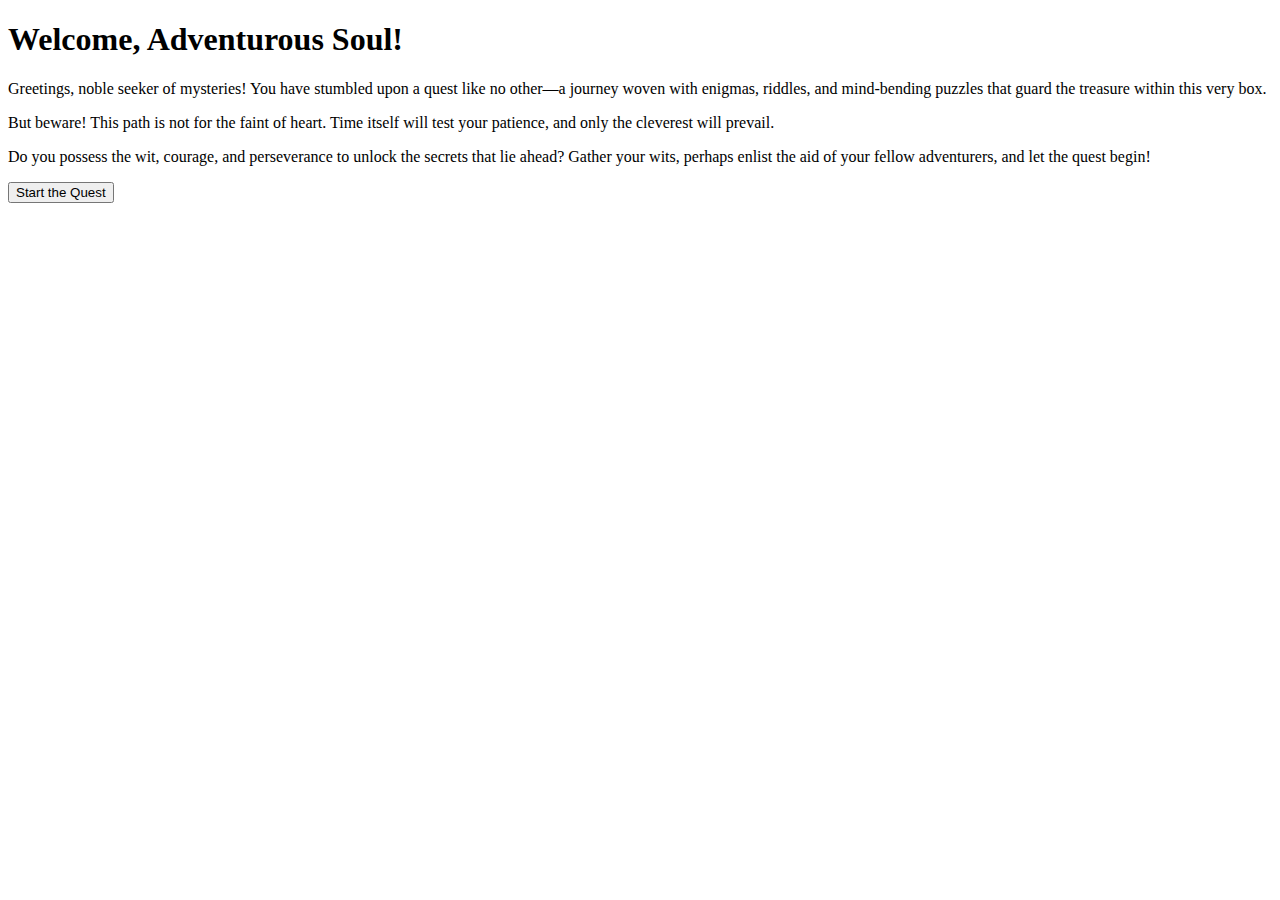
==== index.html @ 02c4e471 "Create index.html" ====
<!DOCTYPE html>
<html lang="en">
<head>
    <meta charset="UTF-8">
    <title>Holiday Mystery Quest</title>
    <link rel="stylesheet" href="styles.css">
</head>
<body>
    <div class="container">
        <h1>Welcome, Adventurous Soul!</h1>
        <p>Greetings, noble seeker of mysteries! You have stumbled upon a quest like no other—a journey woven with enigmas, riddles, and mind-bending puzzles that guard the treasure within this very box.</p>
        <p>But beware! This path is not for the faint of heart. Time itself will test your patience, and only the cleverest will prevail.</p>
        <p>Do you possess the wit, courage, and perseverance to unlock the secrets that lie ahead? Gather your wits, perhaps enlist the aid of your fellow adventurers, and let the quest begin!</p>
        <button onclick="startQuest()">Start the Quest</button>
    </div>

    <script>
        function startQuest() {
            window.location.href = 'puzzle1.html';
        }
    </script>
</body>
</html>
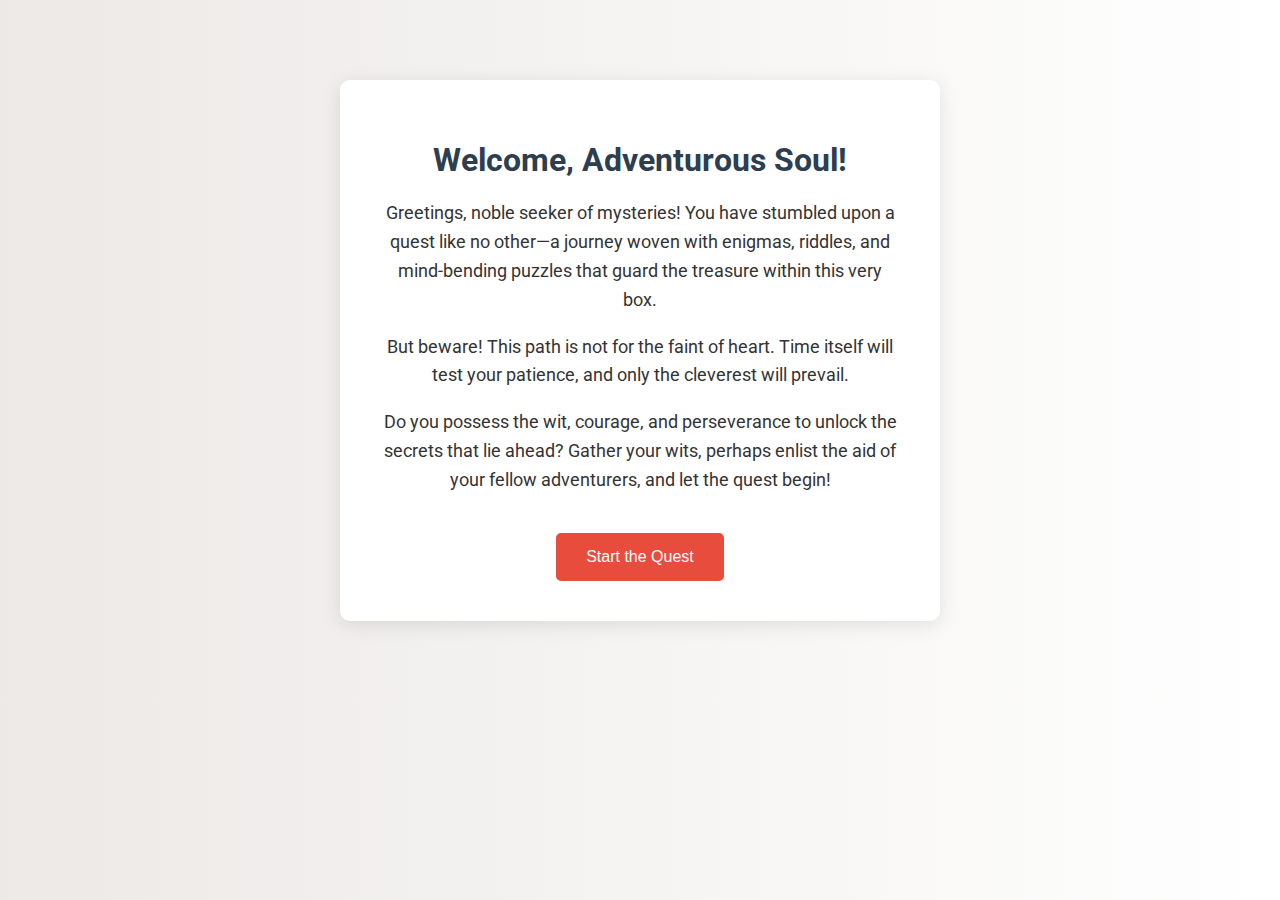
==== commit 6d050446: "Update index.html" ====
--- a/index.html
+++ b/index.html
@@ -1,3 +1,5 @@
+<!-- index.html -->
+
 <!DOCTYPE html>
 <html lang="en">
 <head>
--- a/styles.css
+++ b/styles.css
@@ -0,0 +1,88 @@
+/* styles.css */
+
+@import url('https://fonts.googleapis.com/css2?family=Roboto:wght@400;700&display=swap');
+
+* {
+    box-sizing: border-box;
+}
+
+body {
+    font-family: 'Roboto', sans-serif;
+    background: linear-gradient(to right, #ece9e6, #ffffff);
+    color: #333;
+    margin: 0;
+    padding: 0;
+}
+
+.container {
+    width: 90%;
+    max-width: 600px;
+    margin: 80px auto;
+    background-color: #fff;
+    padding: 40px;
+    border-radius: 10px;
+    box-shadow: 0 4px 20px rgba(0,0,0,0.1);
+    text-align: center;
+}
+
+h1, h2 {
+    color: #2c3e50;
+    margin-bottom: 20px;
+}
+
+p {
+    font-size: 18px;
+    line-height: 1.6;
+}
+
+button {
+    background-color: #e74c3c;
+    color: #fff;
+    border: none;
+    padding: 15px 30px;
+    font-size: 16px;
+    border-radius: 5px;
+    cursor: pointer;
+    margin-top: 20px;
+}
+
+button:hover {
+    background-color: #c0392b;
+}
+
+input[type="text"] {
+    width: 80%;
+    padding: 15px;
+    font-size: 16px;
+    border: 1px solid #bdc3c7;
+    border-radius: 5px;
+    margin-top: 20px;
+}
+
+#feedback {
+    margin-top: 20px;
+    font-weight: bold;
+    color: #e74c3c;
+}
+
+#timer {
+    font-size: 24px;
+    color: #e74c3c;
+}
+
+img {
+    margin-top: 20px;
+    max-width: 100%;
+    height: auto;
+    border-radius: 10px;
+}
+
+@media (max-width: 600px) {
+    .container {
+        margin: 20px;
+        padding: 20px;
+    }
+    input[type="text"] {
+        width: 100%;
+    }
+}
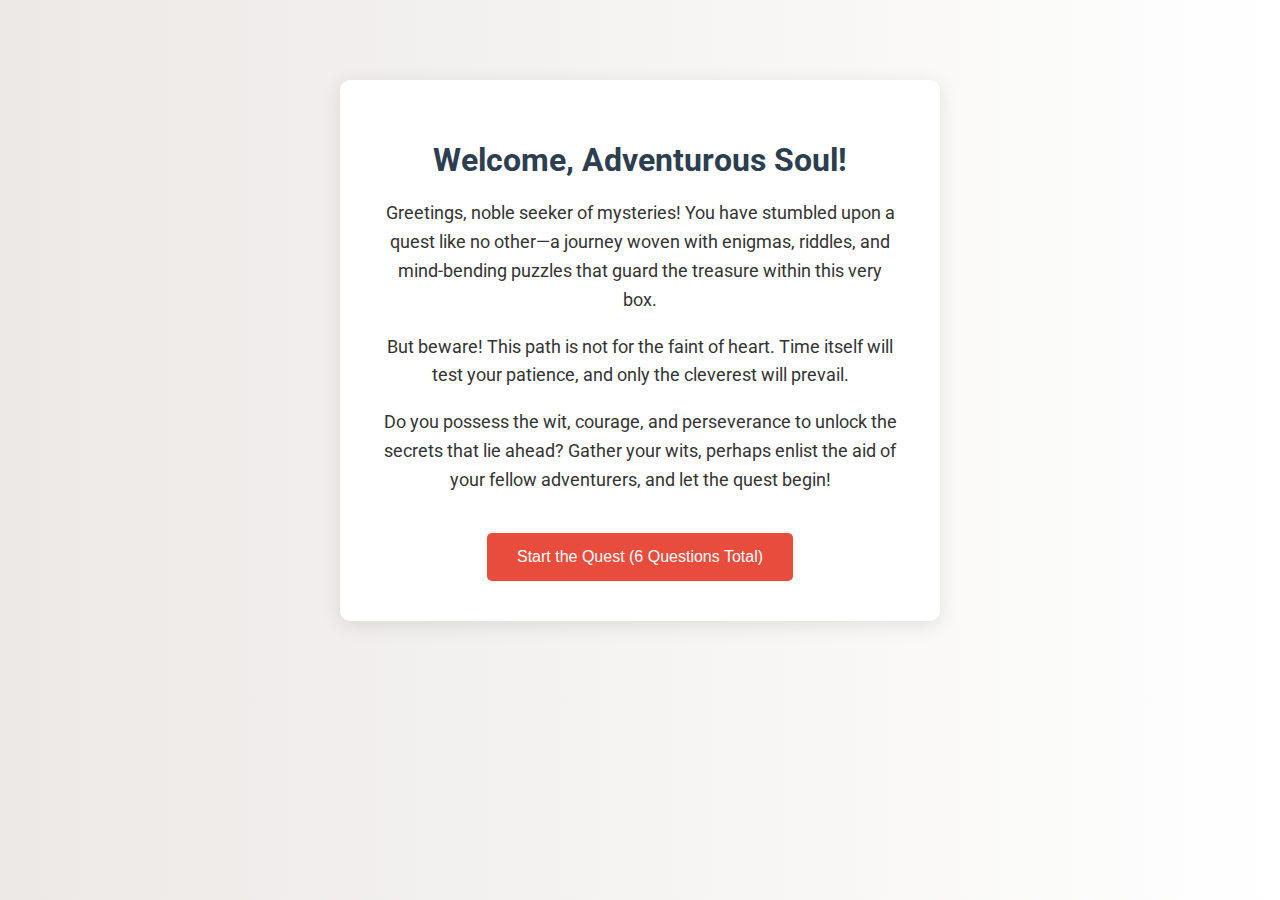
==== commit 7c05f749: "Update index.html" ====
--- a/index.html
+++ b/index.html
@@ -13,7 +13,7 @@
         <p>Greetings, noble seeker of mysteries! You have stumbled upon a quest like no other—a journey woven with enigmas, riddles, and mind-bending puzzles that guard the treasure within this very box.</p>
         <p>But beware! This path is not for the faint of heart. Time itself will test your patience, and only the cleverest will prevail.</p>
         <p>Do you possess the wit, courage, and perseverance to unlock the secrets that lie ahead? Gather your wits, perhaps enlist the aid of your fellow adventurers, and let the quest begin!</p>
-        <button onclick="startQuest()">Start the Quest</button>
+        <button onclick="startQuest()">Start the Quest (6 Questions Total)</button>
     </div>
 
     <script>
